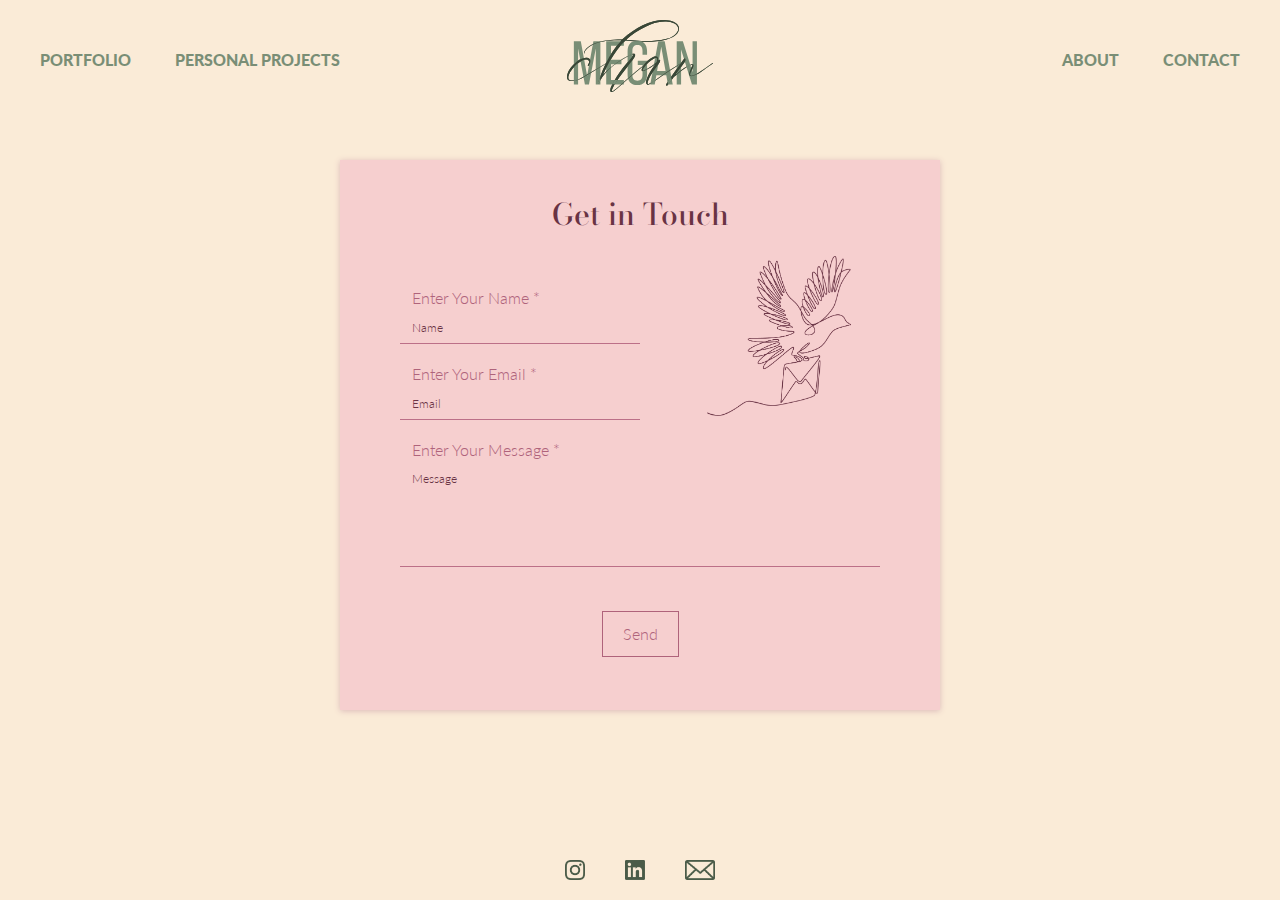
==== contact.html @ 1ce4e766 "file" ====
<!DOCTYPE html>
<html lang="en">
  <head>
    <meta charset="UTF-8" />
    <meta name="viewport" content="width=device-width, initial-scale=1.0" />
    <title>Megan Chan | Contact</title>
    <link rel="stylesheet" href="styles.css" type="text/css" />
  </head>
  <body>
    <header>
      <nav>
        <div class="navbar-full">
          <div class="nav-left">
            <li><a href="portfolio.html">PORTFOLIO</a></li>
            <li><a href="personalProjects.html">PERSONAL PROJECTS</a></li>
          </div>
          <div id="home-in">
            <li>
              <a href="index.html">
                <img class="logo" src="images/logo.svg" alt="HOME" />
              </a>
            </li>
          </div>
          <div class="nav-right">
            <li><a href="about.html">ABOUT</a></li>
            <li><a href="contact.html">CONTACT</a></li>
          </div>
        </div>
        <div class="navbar-collapse">
          <div class="navbar-collapse-left">
            <li id="open-menu">
              <a href="#"
                ><img
                  class="nav-icon"
                  id="open-menu"
                  src="images/open-menu.png"
                  alt="Menu icon"
                />
              </a>
            </li>
            <div class="dropdown-content">
              <li id="close-menu">
                <a href="#"
                  ><img
                    class="nav-icon"
                    id="close-menu"
                    src="images/close-menu.png"
                    alt="Close icon"
                /></a>
              </li>
              <li>
                <a href="portfolio.html">PORTFOLIO</a>
              </li>
              <li>
                <a href="personalProjects.html">PERSONAL PROJECTS</a>
              </li>
              <li><a href="about.html">ABOUT</a></li>
              <li>
                <a href="contact.html">CONTACT</a>
              </li>
            </div>
          </div>
          <div id="home-out">
            <li>
              <a href="index.html">
                <img class="logo" src="images/logo.svg" alt="HOME" />
              </a>
            </li>
          </div>
          <div class="navbar-collapse-right"></div>
        </div>
      </nav>
    </header>
    <div class="content">
      <section class="contact-form">
        <h1 class="contact">Get in Touch</h1>
        <div class="form">
          <img
            class="bird"
            src="images/bird.png"
            alt="Line drawing of messenger bird"
          />
          <div class="center-align">
            <form action="#" method="post">
              <p>
                <label class="contact" for="name">Enter Your Name &#42;</label>
                <br />
                <input
                  class="textfield"
                  type="text"
                  name="name"
                  id="name"
                  placeholder="Name"
                  required="required"
                />
              </p>
              <p>
                <label class="contact" for="email"
                  >Enter Your Email &#42;</label
                >
                <br />
                <input
                  class="textfield"
                  type="email"
                  name="email"
                  id="email"
                  placeholder="Email"
                  required="required"
                />
              </p>
              <p>
                <label class="contact" for="message"
                  >Enter Your Message &#42;</label
                >
                <br />
                <textarea
                  name="message"
                  id="message"
                  placeholder="Message"
                  required="required"
                  rows="5"
                  cols="1"
                ></textarea>
              </p>
              <div class="button-center-align">
                <button class="contact">Send</button>
              </div>
            </form>
          </div>
        </div>
      </section>
    </div>
    <footer>
      <a href="https://www.instagram.com/megan_s_chan/" target="_blank"
        ><img class="icon" src="images/instagram-logo.png" alt="Instagram logo"
      /></a>
      <a href="https://www.linkedin.com/in/meganchan360/" target="_blank"
        ><img class="icon" src="images/linkedin-logo.png" alt="LinkedIn logo"
      /></a>
      <address>
        <a href="mailto:mchan80@mywvm.wvm.edu"
          ><img class="icon" src="images/mail-icon.png" alt="Mail icon"
        /></a>
      </address>
    </footer>
  </body>
</html>
---- styles.css ----
@import url("https://fonts.googleapis.com/css2?family=Bodoni+Moda:ital,opsz,wght@0,6..96,400..900;1,6..96,400..900&family=Lato:ital,wght@0,100;0,300;0,400;0,700;0,900;1,100;1,300;1,400;1,700;1,900&family=Oswald:wght@200..700&display=swap");
*,
::before,
::after {
  box-sizing: border-box;
}

/* ***************************type*************************** */

html {
  font-size: 62.5%;
}

*,
button {
  font-family: Lato, sans-serif;
  font-size: 1.6rem;
  font-weight: 300;
  color: #4a5b48;
  line-height: 2.8rem;
}

h1,
h2 {
  font-family: Bodoni Moda, serif;
  font-size: 3rem;
  font-weight: 500;
}

nav a {
  font-weight: 900;
}

/* ***************************layout*************************** */

body {
  background-color: antiquewhite;
  min-height: 100vh;
  margin: 0;
  display: flex;
  flex-direction: column;
}

.content {
  flex: 1;
}

/* ******************header****************** */

nav li {
  display: inline;
  margin: 0 10px;
}

a {
  text-decoration: none;
}

/* nav {
  list-style-type: none;
  display: flex;
  justify-content: center;
  align-items: center;
  padding: 10px 20px;
  position: fixed;
  top: 0px;
  left: 0px;
  margin: 0;
  width: 100%;
  z-index: 10;
  background-color: antiquewhite;
} */

.nav-left,
.nav-right {
  width: 340px;
}

.nav-left,
.navbar-collapse-left {
  margin-right: auto;
  text-align: left;
}

.nav-right,
.navbar-collapse-right {
  margin-left: auto;
  text-align: right;
}

.logo {
  height: 72px;
}

nav a,
.current-page:hover {
  color: #798e76;
  padding: 10px;
  display: inline-block;
}

nav a:hover,
.dropdown-content a,
.current-page {
  color: #4a5b48;
}

.dropdown-content a:hover {
  color: #2d372c;
}

nav a:active {
  color: #4a5b48ae;
}

.current-page:active {
  color: #798e76ae;
}

.dropdown-content a:active {
  color: #2d372cae;
}

.navbar-full,
.navbar-collapse {
  list-style-type: none;
  display: flex;
  justify-content: center;
  align-items: center;
  padding: 10px 20px;
  position: fixed;
  top: 0px;
  left: 0px;
  margin: 0;
  width: 100%;
  z-index: 10;
  background-color: antiquewhite;
}

.navbar-collapse-left,
.navbar-collapse-right {
  width: 60px;
}

.nav-icon {
  height: 30px;
  width: 30px;
}

.dropdown-content {
  opacity: 0;
  visibility: hidden;
  position: absolute;
  display: flex;
  flex-direction: column;
  width: fit-content;
  height: 1;
  padding: 31px 20px;
  top: 0;
  left: 0;
  background-color: #798e76;
  z-index: 10;
  transition: opacity 0.3s ease, visibility 0.3s ease;
}

.navbar-collapse-left:hover .dropdown-content {
  opacity: 1;
  visibility: visible;
}

.navbar-collapse {
  display: none;
}

/* ******************footer****************** */

footer {
  display: flex;
  justify-content: center;
  flex-direction: row;
  width: 100%;
  height: 60px;
  padding: 20px;
  position: relative;
  bottom: 0;
  background-color: antiquewhite;
}

address {
  font-style: normal;
}

img.icon {
  height: 20px;
  width: auto;
  margin: 0 20px;
}

/* ******************content-home****************** */

.content {
  padding: 0 20px;
  margin-top: 60px;
}

/* ************hero space************ */

.hero-space {
  position: relative;
  display: flex;
  align-items: center;
  flex-flow: column wrap;
  width: fit-content;
  margin: 0 auto;
  margin-top: 10%;
  text-align: center;
}

.bunny-left,
.bunny-right {
  position: absolute;
  bottom: 20%;
}

.bunny-left {
  width: 115px;
  left: -30%;
}

.bunny-right {
  width: 148px;
  right: -35%;
}

.hero-space-subject,
.hero-space-description {
  display: block;
  margin: 24px 0;
}

.hero-space-subject {
  font-family: Oswald, sans-serif;
  font-size: 3.6rem;
  font-weight: 300;
}

.hero-space-description {
  font-family: Bodoni Moda, serif;
  font-size: 13.6rem;
  font-weight: 400;
}

button {
  position: relative;
  background-color: transparent;
  border: 1px solid #4a5b48;
  padding: 8px 20px;
  margin-top: 36px;
}

button:hover {
  background-color: #4a5b48;
  border: 1px solid transparent;
  color: antiquewhite;
  cursor: pointer;
}

button:active {
  background-color: #4a5b48ae;
}

/* ************brief about me************ */

.brief-about {
  display: flex;
  flex-direction: column;
  margin: 300px auto;
  padding: 48px;
  height: 360px;
  width: 560px;
  background-color: rgb(246, 207, 207);
  box-shadow: 0 1px 6px rgb(219, 185, 185);
}

h2.brief-about-inner,
p.brief-about-inner {
  color: rgb(105, 51, 68);
  text-align: center;
}

h2.brief-about-inner {
  margin: 8px 0 16px 0;
}

div.center-align {
  margin: 0 auto;
  margin-top: 36px;
}

button.brief-about-inner {
  margin-top: 0;
  border: 1px solid rgb(105, 51, 68);
  color: rgb(105, 51, 68);
}

button.brief-about-inner:hover {
  background-color: rgb(105, 51, 68);
  border: 1px solid transparent;
  color: rgb(246, 207, 207);
}

button.brief-about-inner:active {
  background-color: rgba(105, 51, 68, 0.75);
}

/* ************brief portfolio************ */

.image-row,
.image-full {
  display: flex;
  align-items: stretch;
  height: 30%;
  margin: 20px 0;
}

.image-row {
  flex-direction: row;
}

.image-short,
.image-wide,
.image-full {
  position: relative;
  display: inline-block;
  margin: 0 10px;
  background-color: #4a5b48;
}

.image-short {
  width: 40%;
}

.image-wide {
  width: 59%;
}

.image-inside {
  display: block;
  width: 100%;
  height: 100%;
  transition: opacity 0.3s;
}

.overlay-text {
  position: absolute;
  top: 50%;
  left: 50%;
  transform: translate(-50%, -50%);
  padding: 10px;
  text-align: center;
  font-size: 2rem;
  opacity: 0;
  transition: opacity 0.3s;
  color: antiquewhite;
  font-weight: 400;
}

.icon {
  height: 24px;
  width: 24px;
}

button.view-more {
  display: flex;
  justify-content: space-between;
  align-items: center;
  margin: 20px 10px 36px auto;
}

#vase-wide,
#sewing-machine-wide {
  display: none;
}

/* ******************hover effect****************** */

.image-short:hover .image-inside,
.image-wide:hover .image-inside,
.image-full:hover .image-inside {
  opacity: 0.1;
}

.image-short:hover .overlay-text,
.image-wide:hover .overlay-text,
.image-full:hover .overlay-text {
  opacity: 1;
}

/* ******************content-about****************** */

section.about {
  position: relative;
  left: 5%;
  display: flex;
  align-items: flex-end;
  flex-direction: column;
  height: 420px;
  width: 600px;
  margin: 150px auto 36px auto;
  padding: 36px;
  padding-left: 200px;
  background-color: rgb(246, 207, 207);
  box-shadow: 0 1px 6px rgb(219, 185, 185);
}

h1.about,
p.about {
  color: rgb(105, 51, 68);
}

h1.about {
  text-align: right;
}

img.megan {
  display: block;
  position: absolute;
  width: 300px;
  left: -20%;
  top: -20%;
}

.butterfly {
  position: absolute;
  right: 7%;
  bottom: 7%;
  width: 17%;
}

/* ******************content-contact****************** */

.contact-form {
  display: flex;
  align-items: center;
  flex-direction: column;
  height: 550px;
  width: 600px;
  margin: 100px auto 36px auto;
  padding: 20px;
  background-color: rgb(246, 207, 207);
  box-shadow: 0 1px 6px rgb(219, 185, 185);
}

.textfield,
textarea {
  background-color: transparent;
  border: none;
  border-bottom: 1px solid rgb(188, 112, 136);
}

.textfield:focus,
textarea:focus {
  outline: none;
}

h1.contact,
::placeholder {
  color: rgb(105, 51, 68);
}

::placeholder,
input.textfield,
textarea {
  font-size: 1.2rem;
  line-height: 1.8rem;
}

label.contact,
input.textfield,
textarea {
  padding: 6px 12px;
  color: rgb(175, 99, 123);
}

input.textfield,
textarea {
  width: 240px;
}

input.textfield:hover,
input.textfield:focus,
textarea:hover,
textarea:focus {
  background-color: rgb(237, 190, 195);
  border-bottom: 1px solid transparent;
}

textarea {
  resize: none;
  width: 480px;
}

button.contact {
  display: block;
  margin: 36px auto 0 auto;
  border: 1px solid rgb(175, 99, 123);
  color: rgb(175, 99, 123);
}

button.contact:hover {
  background-color: rgb(175, 99, 123);
  border: 1px solid transparent;
  color: rgb(246, 207, 207);
}

button.contact:active {
  background-color: rgba(175, 99, 123, 0.75);
}

div.form {
  position: relative;
  display: inline-block;
}

.bird {
  position: absolute;
  right: 6%;
  top: 2%;
  width: 30%;
}

/* *****************************This is for small-screen laptops***************************** */

@media (min-width: 769px) and (max-width: 969px) {
  /* *********************header********************* */
  .navbar-full {
    display: none;
  }

  .navbar-collapse {
    display: flex;
  }

  /* ************hero space************ */
  .bunny-left {
    width: 96px;
    left: -33%;
  }

  .bunny-right {
    width: 120px;
    right: -37%;
  }

  .hero-space-subject,
  .hero-space-description {
    margin: 12px 0;
  }

  .hero-space-subject {
    font-size: 2.8rem;
  }

  .hero-space-description {
    font-size: 10rem;
  }
  /* ******************content-about****************** */

  section.about {
    left: 7%;
  }
}
/* *****************************This is for iPads***************************** */

@media (min-width: 481px) and (max-width: 768px) {
  /* *********************header********************* */
  .navbar-full {
    display: none;
  }

  .navbar-collapse {
    display: flex;
  }

  /* ************hero space************ */
  .bunny-left,
  .bunny-right {
    display: none;
    visibility: hidden;
  }

  .hero-space {
    margin-top: 15%;
  }

  .hero-space-subject,
  .hero-space-description {
    margin: 12px 0;
  }

  .hero-space-subject {
    font-size: 2.8rem;
  }

  .hero-space-description {
    font-size: 10rem;
  }

  /* ************brief about me************ */

  .brief-about {
    width: 440px;
    margin: 100px auto;
  }

  /* ************brief portfolio************ */

  .image-row {
    flex-direction: column;
    margin: 0;
  }

  .image-short,
  .image-wide {
    width: fit-content;
    margin: 20px 10px;
  }

  .image-full {
    margin: 20px 10px;
    margin-bottom: 10px;
  }

  #vase-short,
  #sewing-machine-short {
    display: none;
  }

  #vase-wide,
  #sewing-machine-wide {
    display: block;
  }

  /* ******************content-about****************** */

  section.about {
    left: 0;
    align-items: center;
    height: fit-content;
    width: 400px;
    margin: 100px auto 136px auto;
    padding: 36px;
  }

  h1.about {
    text-align: center;
    margin-top: 36px;
  }

  img.megan {
    order: -1;
    display: block;
    position: static;
  }

  .butterfly {
    right: 8%;
    bottom: 3%;
  }

  /* ******************content-contact****************** */

  .contact-form {
    height: fit-content;
    width: 456px;
  }

  label.contact,
  input.textfield {
    width: 200px;
  }

  textarea {
    width: 360px;
  }

  button.contact {
    margin-bottom: 36px;
  }

  .bird {
    right: 0%;
    top: 5%;
  }
}

/* *****************************This is for mobile***************************** */

@media (max-width: 480px) {
  /* *********************header********************* */
  .navbar-full {
    display: none;
  }

  .navbar-collapse {
    display: flex;
  }

  /* ************hero space************ */
  .bunny-left,
  .bunny-right {
    display: none;
    visibility: hidden;
  }

  .hero-space {
    margin-top: 20%;
  }

  .hero-space-subject,
  .hero-space-description {
    margin: 8px 0;
  }

  .hero-space-subject {
    font-size: 2.4rem;
  }

  .hero-space-description {
    font-size: 8rem;
  }

  /* ************brief about me************ */

  .brief-about {
    width: 296px;
    margin-top: 30%;
  }
  /* ************brief portfolio************ */

  #brief-portfolio {
    margin-top: -60%;
  }

  .image-row {
    flex-direction: column;
    margin: 0;
  }

  .image-short,
  .image-wide {
    width: fit-content;
    margin: 10px 10px;
  }

  .image-full {
    margin: 10px 10px;
    margin-bottom: 2px;
  }

  #vase-short,
  #sewing-machine-short {
    display: none;
  }

  #vase-wide,
  #sewing-machine-wide {
    display: block;
  }

  /* ******************content-about****************** */

  section.about {
    left: 0;
    align-items: center;
    height: fit-content;
    width: 300px;
    margin: 100px auto 136px auto;
    padding: 36px;
  }

  h1.about {
    text-align: center;
    margin-top: 36px;
  }

  img.megan {
    order: -1;
    position: static;
    display: block;
    width: 240px;
  }

  .butterfly {
    right: 8%;
    bottom: 3%;
  }

  /* ******************content-contact****************** */

  .contact-form {
    height: fit-content;
    width: 300px;
  }

  .form {
    padding-top: 33%;
  }

  label.contact,
  input.textfield,
  textarea {
    width: 240px;
  }

  textarea {
    height: 200px;
  }

  button.contact {
    margin-bottom: 36px;
  }

  .bird {
    left: 50%;
    transform: translateX(-50%);
  }
}
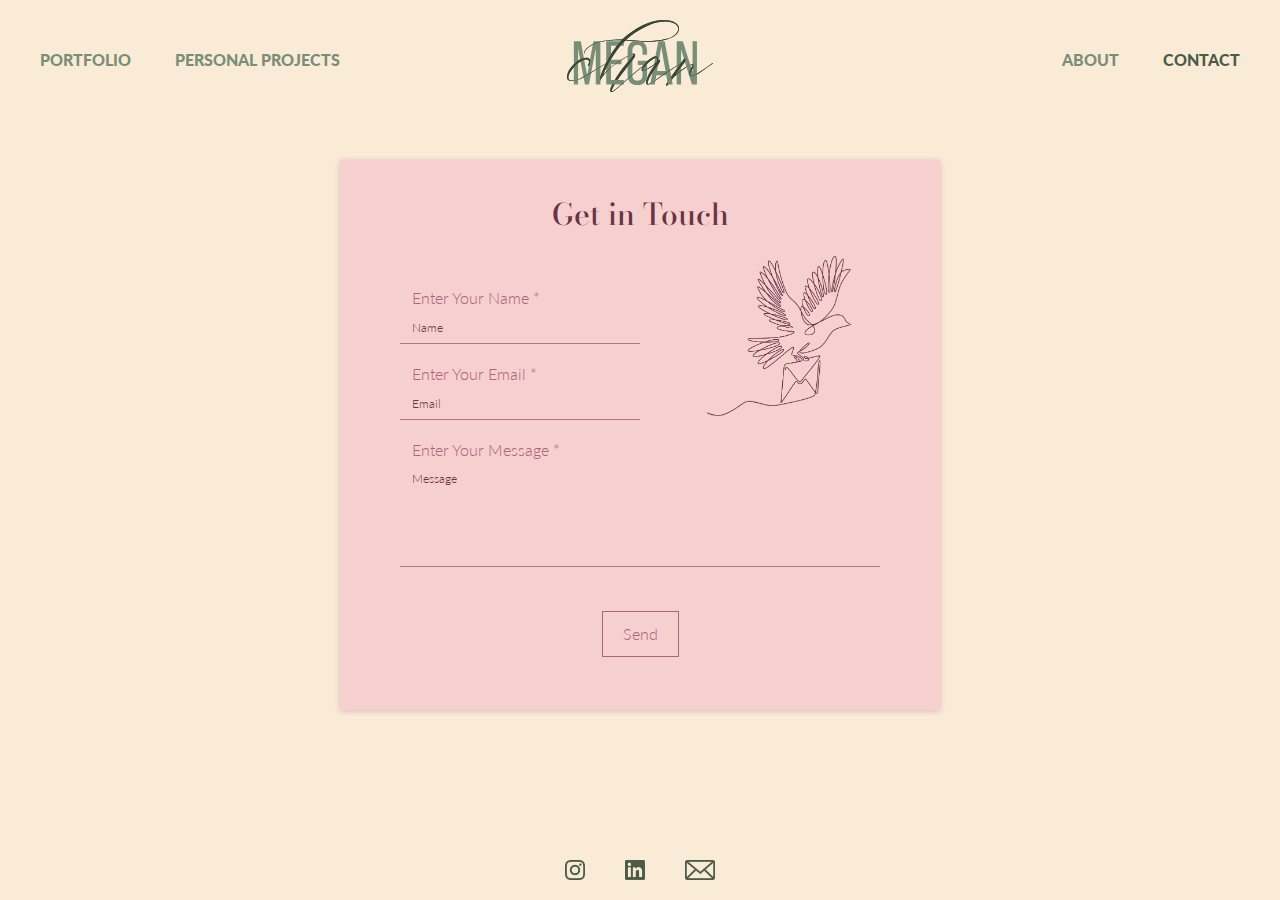
==== commit 780add5b: "file" ====
--- a/contact.html
+++ b/contact.html
@@ -23,7 +23,7 @@
           </div>
           <div class="nav-right">
             <li><a href="about.html">ABOUT</a></li>
-            <li><a href="contact.html">CONTACT</a></li>
+            <li><a class="current-page" href="contact.html">CONTACT</a></li>
           </div>
         </div>
         <div class="navbar-collapse">
--- a/styles.css
+++ b/styles.css
@@ -56,7 +56,58 @@
   text-decoration: none;
 }
 
-/* nav {
+.nav-left,
+.nav-right {
+  width: 340px;
+}
+
+.nav-left,
+.navbar-collapse-left {
+  margin-right: auto;
+  text-align: left;
+}
+
+.nav-right,
+.navbar-collapse-right {
+  margin-left: auto;
+  text-align: right;
+}
+
+.logo {
+  height: 72px;
+}
+
+nav a,
+.current-page:hover {
+  color: #798e76;
+  padding: 10px;
+  display: inline-block;
+}
+
+nav a:hover,
+.dropdown-content a,
+.current-page {
+  color: #4a5b48;
+}
+
+.dropdown-content a:hover {
+  color: #2d372c;
+}
+
+nav a:active {
+  color: #4a5b48ae;
+}
+
+.current-page:active {
+  color: #798e76ae;
+}
+
+.dropdown-content a:active {
+  color: #2d372cae;
+}
+
+.navbar-full,
+.navbar-collapse {
   list-style-type: none;
   display: flex;
   justify-content: center;
@@ -69,72 +120,10 @@
   width: 100%;
   z-index: 10;
   background-color: antiquewhite;
-} */
-
-.nav-left,
-.nav-right {
-  width: 340px;
-}
-
-.nav-left,
-.navbar-collapse-left {
-  margin-right: auto;
-  text-align: left;
-}
-
-.nav-right,
-.navbar-collapse-right {
-  margin-left: auto;
-  text-align: right;
-}
-
-.logo {
-  height: 72px;
-}
-
-nav a,
-.current-page:hover {
-  color: #798e76;
-  padding: 10px;
-  display: inline-block;
-}
-
-nav a:hover,
-.dropdown-content a,
-.current-page {
-  color: #4a5b48;
-}
-
-.dropdown-content a:hover {
-  color: #2d372c;
-}
-
-nav a:active {
-  color: #4a5b48ae;
-}
-
-.current-page:active {
-  color: #798e76ae;
-}
-
-.dropdown-content a:active {
-  color: #2d372cae;
-}
-
-.navbar-full,
+}
+
 .navbar-collapse {
-  list-style-type: none;
-  display: flex;
-  justify-content: center;
-  align-items: center;
-  padding: 10px 20px;
-  position: fixed;
-  top: 0px;
-  left: 0px;
-  margin: 0;
-  width: 100%;
-  z-index: 10;
-  background-color: antiquewhite;
+  height: 112px;
 }
 
 .navbar-collapse-left,
@@ -145,6 +134,13 @@
 .nav-icon {
   height: 30px;
   width: 30px;
+}
+
+#home-out {
+  position: absolute;
+  top: 10px;
+  left: 50%;
+  transform: translateX(-50%);
 }
 
 .dropdown-content {
@@ -153,8 +149,8 @@
   position: absolute;
   display: flex;
   flex-direction: column;
-  width: fit-content;
-  height: 1;
+  width: 100%;
+  height: fit-content;
   padding: 31px 20px;
   top: 0;
   left: 0;
@@ -357,6 +353,7 @@
   left: 50%;
   transform: translate(-50%, -50%);
   padding: 10px;
+  margin: 0;
   text-align: center;
   font-size: 2rem;
   opacity: 0;
@@ -397,6 +394,11 @@
 }
 
 /* ******************content-about****************** */
+
+h1.hidden {
+  visibility: hidden;
+  opacity: 0;
+}
 
 section.about {
   position: relative;
